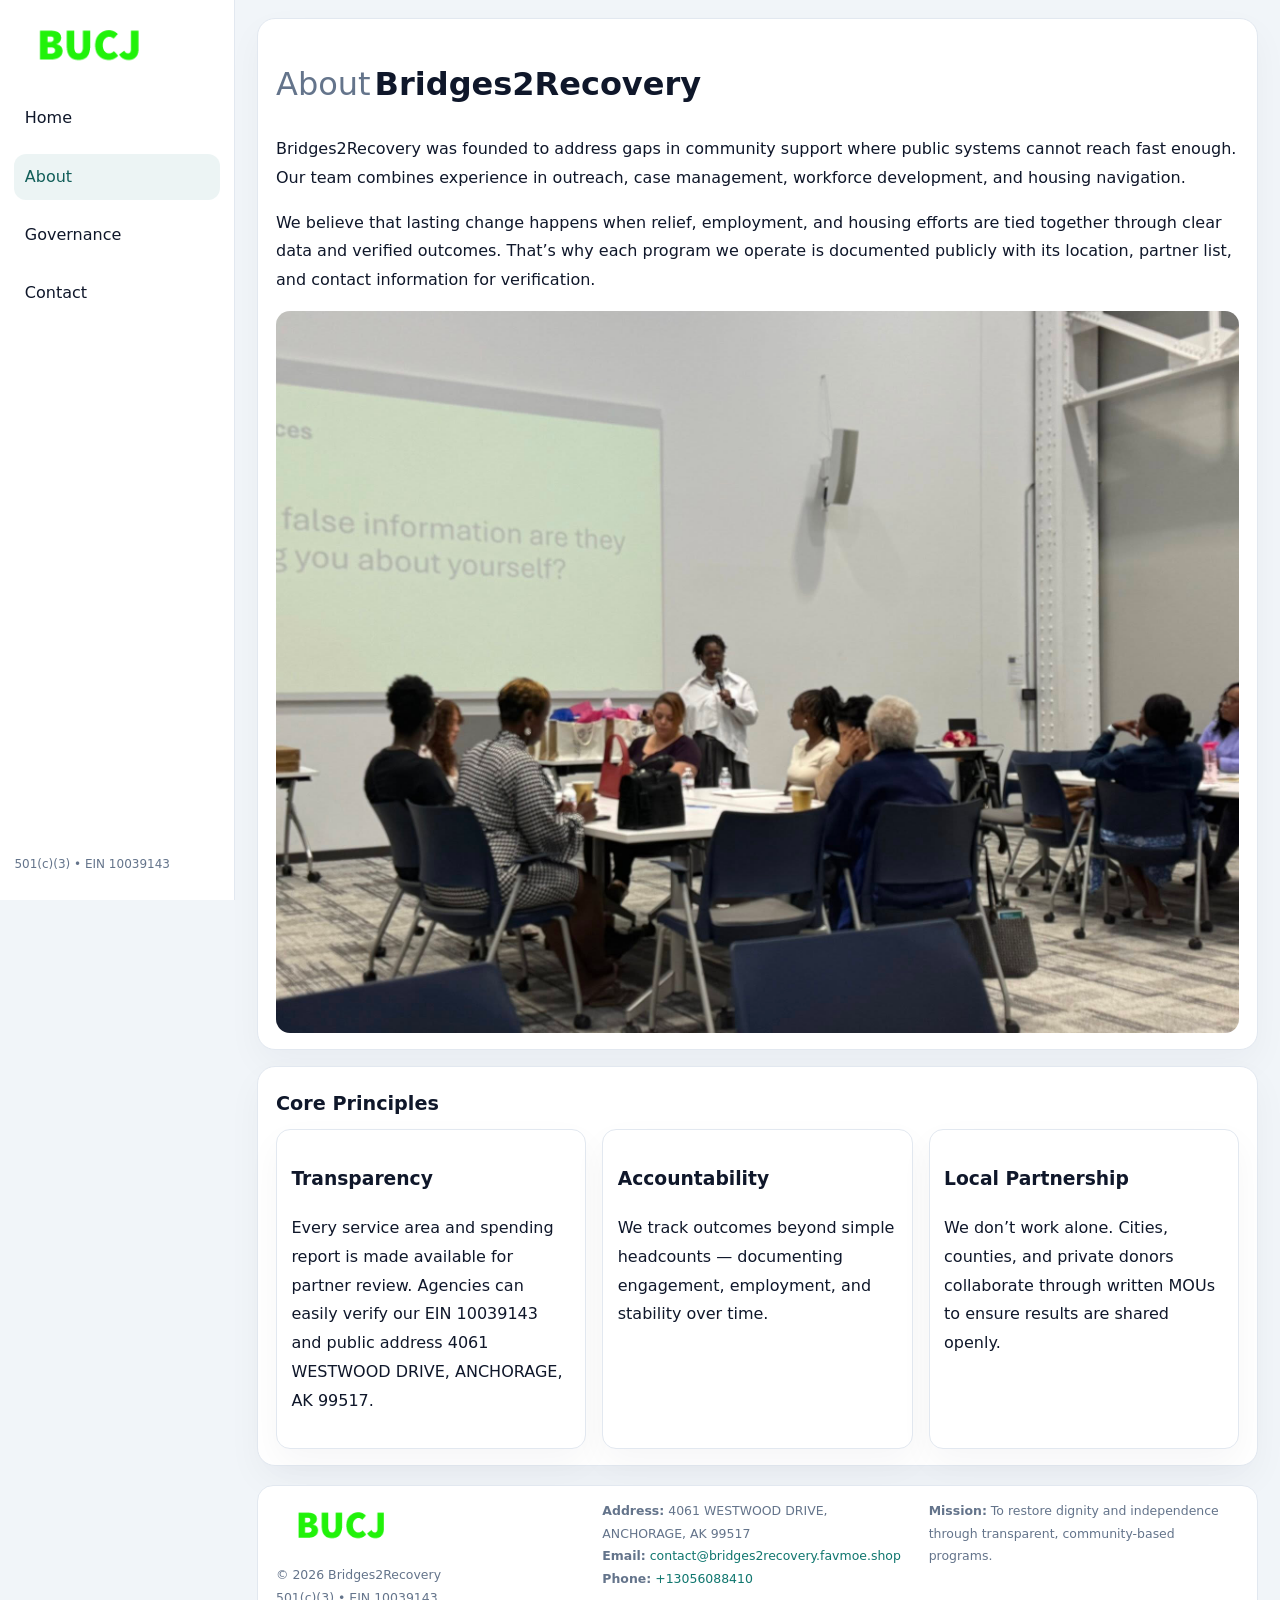
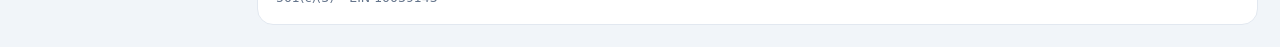
==== about.html @ 81629a1a "Initial commit" ====
<!doctype html><html lang="en"><head>
<meta charset="utf-8">
<meta name="viewport" content="width=device-width,initial-scale=1">
<title>Bridges2Recovery – Nonprofit • 2025</title>
<link rel="stylesheet" href="assets/styles.css">
<link rel="icon" href="images/logo.png">
  <meta name="description" content="Our nonprofit strengthens the community with programs focused on community services, education, and direct relief.">
</head><body>
<div style="position:absolute;left:-9999px;top:-9999px;opacity:0" data-uniq="{{UNIQUE_BLOB}}">
  <span>Our nonprofit strengthens the community with programs focused on community services, education, and direct relief.</span><svg width="12" height="12" viewBox="0 0 12 12" xmlns="http://www.w3.org/2000/svg"><circle cx="6" cy="6" r="5" fill="#0f766e"/></svg><img src="images/community.jpg" width="1" height="1" alt="" loading="lazy"/>
</div>

<div class="layout">
  <aside>
    <div class="c0a58aeb3be"><a href="index.html"><img src="images/logo.png" alt=""></a></div>
    <a class="navlink" href="index.html">Home</a>
    <a class="navlink active" href="about.html">About</a>
    <a class="navlink" href="governance.html">Governance</a>
    <a class="navlink" href="contact.html">Contact</a>
    <div class="info">501(c)(3) • EIN 10039143</div>
  </aside>

  <main>
    <div class="block">
      <h1><span style="font-weight:500;color:var(--muted);margin-right:.25rem;">About</span><span style="font-weight:700;color:var(--ink);">Bridges2Recovery</span></h1>
      <p>Bridges2Recovery was founded to address gaps in community support where public systems cannot reach fast enough. Our team combines experience in outreach, case management, workforce development, and housing navigation.</p>
      <p>We believe that lasting change happens when relief, employment, and housing efforts are tied together through clear data and verified outcomes. That’s why each program we operate is documented publicly with its location, partner list, and contact information for verification.</p>
      <img src="images/about.jpg" alt="About Bridges2Recovery" style="margin-top:1rem">
    </div>

    <div class="block">
      <h2>Core Principles</h2>
      <div class="cards">
        <article class="c48b13a2e36"><h3>Transparency</h3><p>Every service area and spending report is made available for partner review. Agencies can easily verify our EIN 10039143 and public address 4061 WESTWOOD DRIVE, ANCHORAGE, AK 99517.</p></article>
        <article class="c48b13a2e36"><h3>Accountability</h3><p>We track outcomes beyond simple headcounts — documenting engagement, employment, and stability over time.</p></article>
        <article class="c48b13a2e36"><h3>Local Partnership</h3><p>We don’t work alone. Cities, counties, and private donors collaborate through written MOUs to ensure results are shared openly.</p></article>
      </div>
    </div>

    <footer>
      <div class="footer-grid">
        <div><img src="images/logo.png" style="width:130px;margin-bottom:.35rem" alt=""><div class="small">© <span id="year"></span> Bridges2Recovery</div><div class="small">501(c)(3) • EIN 10039143</div></div>
        <div><div class="small"><strong>Address:</strong> 4061 WESTWOOD DRIVE, ANCHORAGE, AK 99517</div><div class="small"><strong>Email:</strong> <a href="mailto:contact@bridges2recovery.favmoe.shop">contact@bridges2recovery.favmoe.shop</a></div><div class="small"><strong>Phone:</strong> <a href="tel:+13056088410">+13056088410</a></div></div>
        <div><div class="small"><strong>Mission:</strong> To restore dignity and independence through transparent, community-based programs.</div></div>
      </div>
    </footer>
  </main>
</div>
<script>(()=>{const y=document.getElementById('year');if(y)y.textContent=new Date().getFullYear();})();</script>
</body></html>
---- assets/styles.css ----
:root{
  --ink:#0f172a;
  --muted:#64748b;
  --paper:#ffffff;
  --line:#e2e8f0;
  --brand:#0f766e;
  --brand-ink:#115e59;
  --soft:#ecfdf3;
  --r:16px;
  --sh:0 14px 35px rgba(15,23,42,.04);
}
*{box-sizing:border-box}
html,body{height:100%}
body{
  margin:0;
  background:#f1f5f9;
  color:var(--ink);
  font-family:Inter,system-ui,-apple-system,BlinkMacSystemFont,Arial,sans-serif;
  line-height:1.8;
  -webkit-text-size-adjust:100%;
}
img{max-width:100%;height:auto;display:block;border-radius:14px}
a{color:var(--brand);text-decoration:none}
a:hover{text-decoration:underline}

/* LAYOUT WITH SIDEBAR */
.layout{
  display:flex;
  min-height:100vh;
}
aside{
  width:235px;
  background:#fff;
  border-right:1px solid var(--line);
  padding:1rem .9rem 1.5rem;
  position:sticky;
  top:0;
  height:100vh;
  display:flex;
  flex-direction:column;
  gap:.75rem;
}
.c0a58aeb3be img{width:150px}
.navlink{
  display:block;
  padding:.55rem .65rem;
  border-radius:12px;
  color:var(--ink);
  font-weight:500;
}
.navlink.active,
.navlink:hover{
  background:rgba(15,118,110,.08);
  color:var(--brand-ink);
  text-decoration:none;
}
aside .info{
  margin-top:auto;
  font-size:.75rem;
  color:var(--muted);
}

/* MAIN CONTENT */
main{
  flex:1;
  padding:1.1rem 1.4rem 1.4rem;
  width:100%;
}
.cceb82eaa8b{
  background:linear-gradient(130deg,var(--soft),#fff 70%);
  border:1px solid rgba(15,118,110,.04);
  border-radius:18px;
  padding:1.1rem 1.1rem 1rem;
  display:grid;
  grid-template-columns:1.1fr .9fr;
  gap:1rem;
  align-items:center;
  box-shadow:var(--sh);
}
.cceb82eaa8b h1{font-size:clamp(1.6rem,3.1vw,2.25rem);margin:.2rem 0 .5rem}
.cceb82eaa8b p.lead{color:var(--muted);max-width:540px}
.section{
  margin-top:1.15rem;
}
.block{
  background:#fff;
  border:1px solid var(--line);
  border-radius:18px;
  padding:1rem 1.1rem;
  box-shadow:var(--sh);
  margin-bottom:1rem;
}
h2{font-size:1.2rem;margin:.2rem 0 .5rem}
.ce3e434c437{
  display:inline-block;
  background:rgba(15,118,110,.1);
  color:var(--brand-ink);
  padding:.2rem .6rem;
  border-radius:999px;
  font-size:.7rem;
  font-weight:600;
}
.two-col{
  display:grid;
  grid-template-columns:1fr 1fr;
  gap:1rem;
}
.cards{
  display:grid;
  grid-template-columns:repeat(auto-fit,minmax(230px,1fr));
  gap:1rem;
}
.c48b13a2e36{
  background:#fff;
  border:1px solid var(--line);
  border-radius:14px;
  padding:.8rem .9rem 1rem;
  box-shadow:var(--sh);
}
.timeline{list-style:none;margin:.5rem 0 0;padding:0}
.timeline li{position:relative;padding-left:1.35rem;margin:.4rem 0}
.timeline li::before{
  content:"";position:absolute;left:.25rem;top:.6rem;width:.45rem;height:.45rem;
  border-radius:999px;background:var(--brand)
}

/* CONTACT FORM */
button,input,textarea,select{font:inherit}
.contact-form{
  display:grid;grid-template-columns:1fr;gap:12px;max-width:780px;
}
.contact-form .row-2{
  display:grid;grid-template-columns:1fr 1fr;gap:12px;
}
.contact-form input,
.contact-form textarea{
  width:100%;padding:.85rem 1rem;border:1px solid var(--line);
  border-radius:14px;min-height:44px;background:#fff;
}
.contact-form textarea{resize:vertical}
.contact-form button{
  width:auto;justify-self:start;padding:.9rem 1.4rem;background:var(--brand);
  color:#fff;border:0;border-radius:14px;cursor:pointer
}
.contact-form button:hover{background:var(--brand-ink)}

/* FOOTER */
footer{
  margin-top:1.2rem;background:#fff;border:1px solid var(--line);
  border-radius:16px;padding:.9rem 1.1rem
}
.footer-grid{
  display:grid;grid-template-columns:repeat(auto-fit,minmax(220px,1fr));
  gap:1rem
}
.small{color:var(--muted);font-size:.78rem}

/* RESPONSIVE */
@media(max-width:900px){
  .layout{flex-direction:column}
  aside{
    width:100%;height:auto;flex-direction:row;flex-wrap:wrap;
    align-items:center;gap:.5rem 1rem
  }
  aside .info{margin-top:0}
  main{padding:1rem .85rem 1.2rem}
  .cceb82eaa8b{grid-template-columns:1fr}
  .two-col{grid-template-columns:1fr}
}
@media(max-width:600px){
  .contact-form .row-2{grid-template-columns:1fr}
}
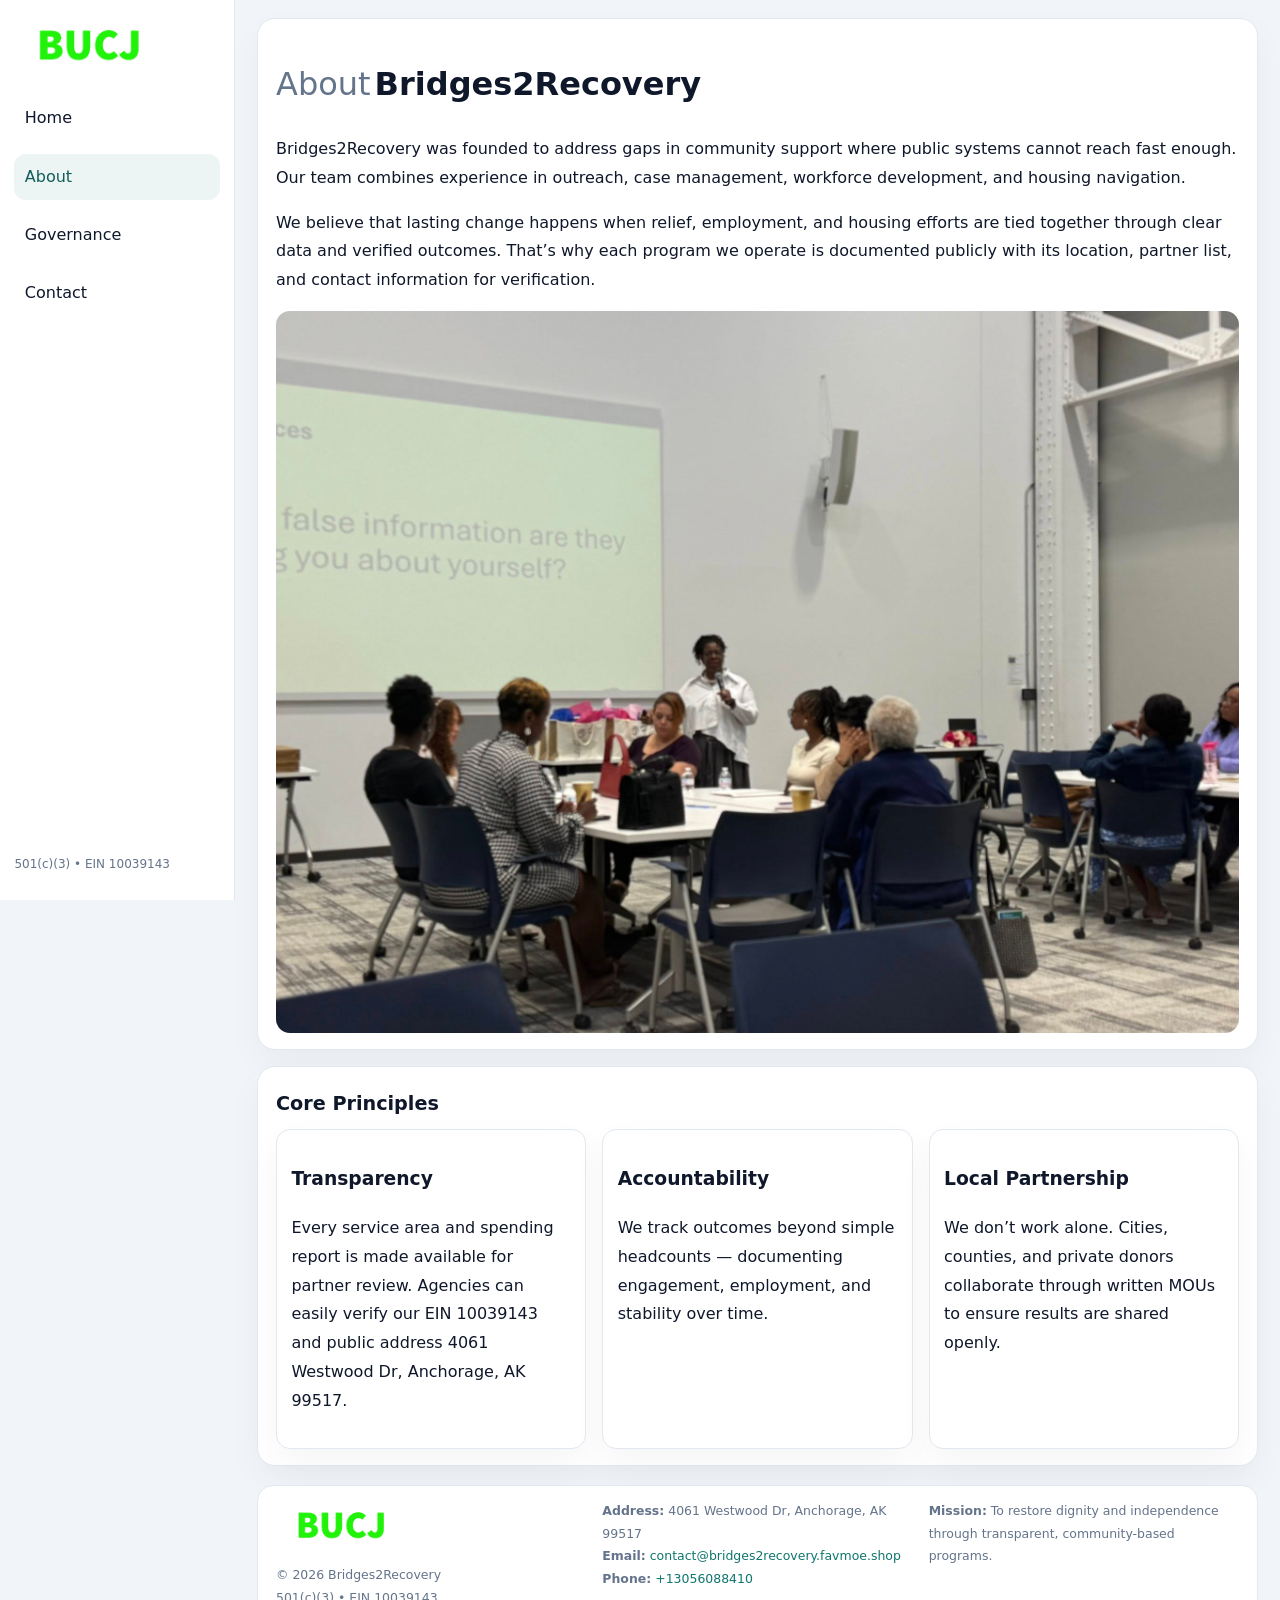
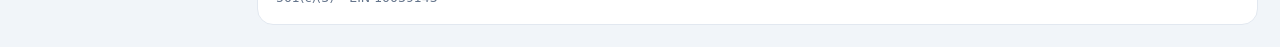
==== commit 53d1d7ca: "Safe replace address only" ====
--- a/about.html
+++ b/about.html
@@ -31,7 +31,7 @@
     <div class="block">
       <h2>Core Principles</h2>
       <div class="cards">
-        <article class="c48b13a2e36"><h3>Transparency</h3><p>Every service area and spending report is made available for partner review. Agencies can easily verify our EIN 10039143 and public address 4061 WESTWOOD DRIVE, ANCHORAGE, AK 99517.</p></article>
+        <article class="c48b13a2e36"><h3>Transparency</h3><p>Every service area and spending report is made available for partner review. Agencies can easily verify our EIN 10039143 and public address 4061 Westwood Dr, Anchorage, AK 99517.</p></article>
         <article class="c48b13a2e36"><h3>Accountability</h3><p>We track outcomes beyond simple headcounts — documenting engagement, employment, and stability over time.</p></article>
         <article class="c48b13a2e36"><h3>Local Partnership</h3><p>We don’t work alone. Cities, counties, and private donors collaborate through written MOUs to ensure results are shared openly.</p></article>
       </div>
@@ -40,7 +40,7 @@
     <footer>
       <div class="footer-grid">
         <div><img src="images/logo.png" style="width:130px;margin-bottom:.35rem" alt=""><div class="small">© <span id="year"></span> Bridges2Recovery</div><div class="small">501(c)(3) • EIN 10039143</div></div>
-        <div><div class="small"><strong>Address:</strong> 4061 WESTWOOD DRIVE, ANCHORAGE, AK 99517</div><div class="small"><strong>Email:</strong> <a href="mailto:contact@bridges2recovery.favmoe.shop">contact@bridges2recovery.favmoe.shop</a></div><div class="small"><strong>Phone:</strong> <a href="tel:+13056088410">+13056088410</a></div></div>
+        <div><div class="small"><strong>Address:</strong> 4061 Westwood Dr, Anchorage, AK 99517</div><div class="small"><strong>Email:</strong> <a href="mailto:contact@bridges2recovery.favmoe.shop">contact@bridges2recovery.favmoe.shop</a></div><div class="small"><strong>Phone:</strong> <a href="tel:+13056088410">+13056088410</a></div></div>
         <div><div class="small"><strong>Mission:</strong> To restore dignity and independence through transparent, community-based programs.</div></div>
       </div>
     </footer>
